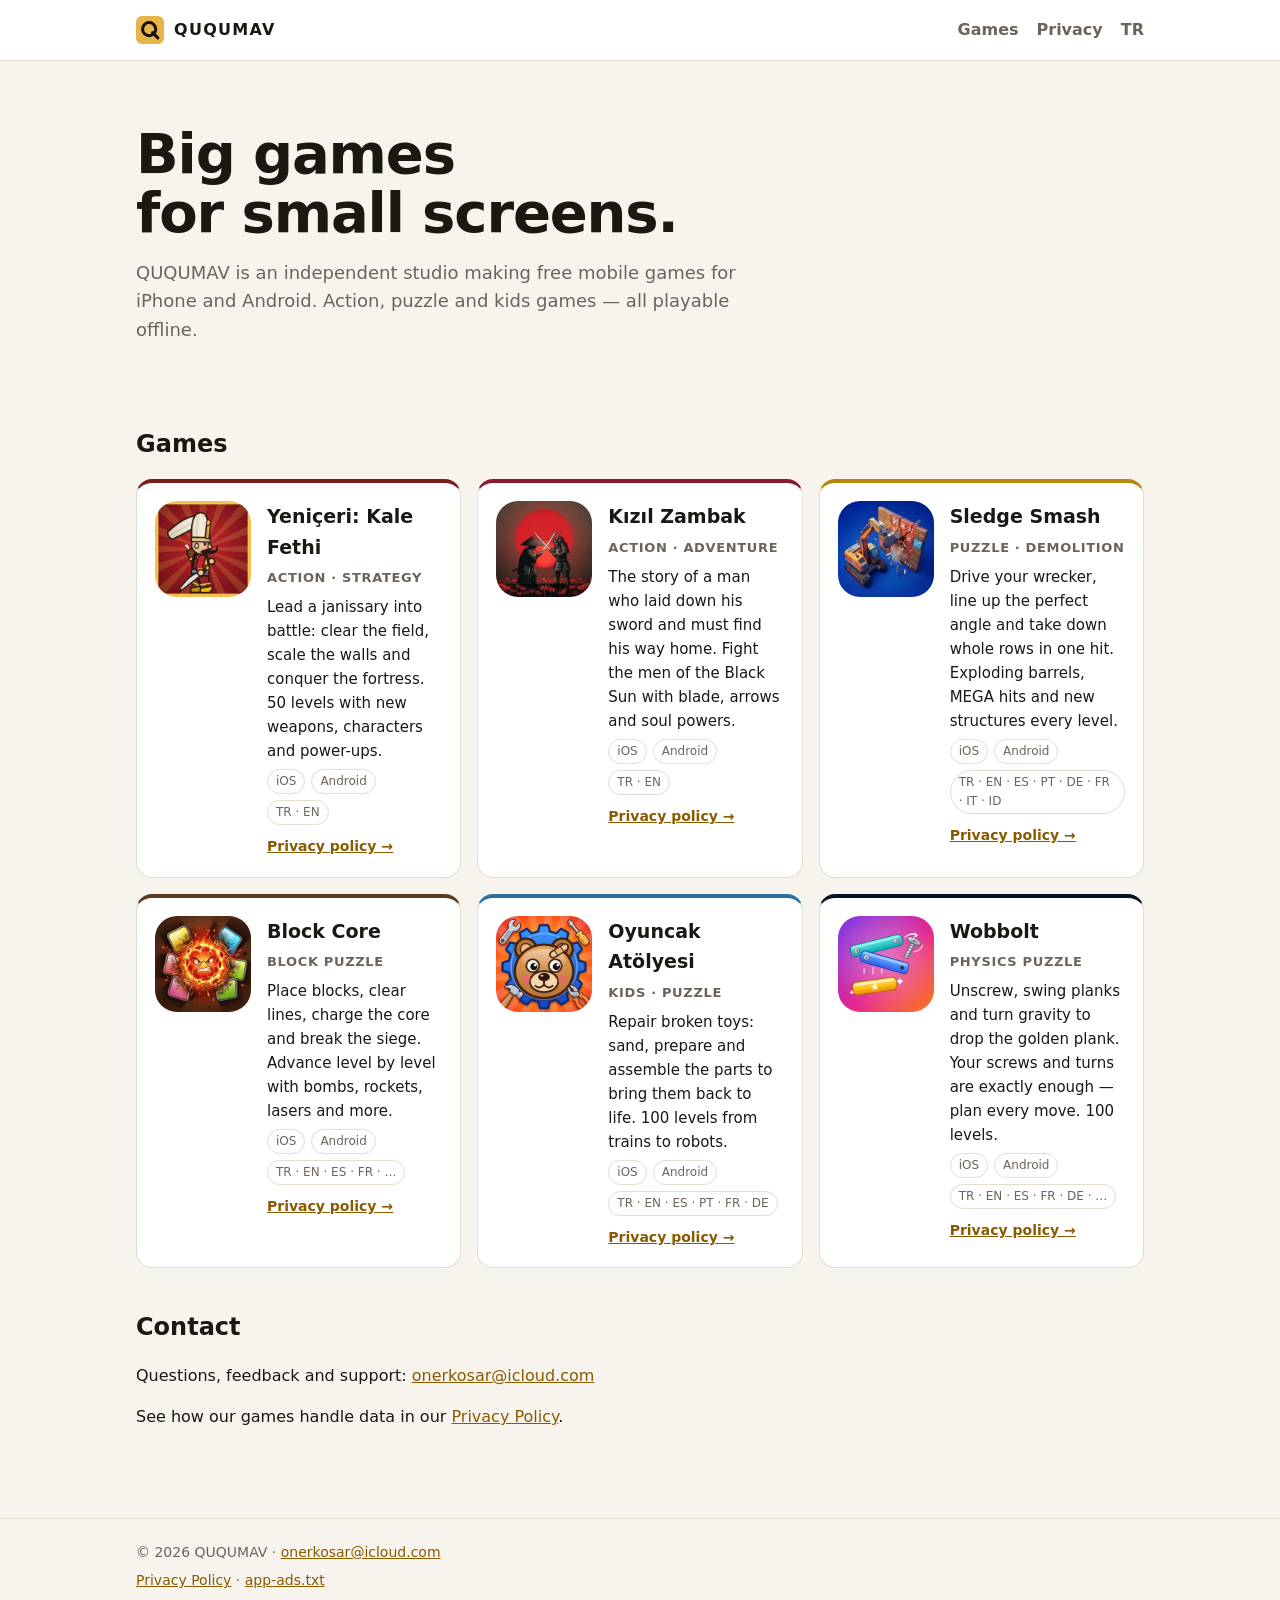
==== en/index.html @ c6b2494d "Oyun tanıtım sitesi, gizlilik politikaları ve app-ads.txt ekle Altı oyun (Yeniçeri, Kızıl Zambak, Sl" ====
<!doctype html>
<html lang="en">
<head>
<meta charset="utf-8">
<meta name="viewport" content="width=device-width,initial-scale=1">
<title>QUQUMAV — Mobile Games</title>
<meta name="description" content="Mobile games for iOS and Android by QUQUMAV: Yeniçeri, Kızıl Zambak, Sledge Smash, Block Core, Toy Workshop and Wobbolt.">
<link rel="icon" href="../favicon.svg" type="image/svg+xml">
<link rel="stylesheet" href="../style.css">
</head>
<body>
<header class="top"><div class="wrap">
<a class="brand" href="../en/index.html"><img src="../favicon.svg" alt="" width="28" height="28">QUQUMAV</a>
<nav><a href="../en/index.html#games">Games</a><a href="../gizlilik/index.html#en">Privacy</a><a href="../index.html" lang="tr">TR</a></nav>
</div></header>
<main class="wrap">
<section class="hero">
<h1>Big games<br>for small screens.</h1>
<p>QUQUMAV is an independent studio making free mobile games for iPhone and Android. Action, puzzle and kids games — all playable offline.</p>
</section>
<section id="games">
<h2>Games</h2>
<div class="grid">
<article class="card" style="--accent:#7a1d1d">
<img class="icon" src="../img/yeniceri.webp" alt="Yeniçeri: Kale Fethi" width="96" height="96" loading="lazy">
<div class="info">
<h3>Yeniçeri: Kale Fethi</h3>
<p class="genre">Action · Strategy</p>
<p>Lead a janissary into battle: clear the field, scale the walls and conquer the fortress. 50 levels with new weapons, characters and power-ups.</p>
<p class="meta"><span>iOS</span><span>Android</span><span>TR · EN</span></p>
<a class="link" href="../gizlilik/yeniceri.html#en">Privacy policy →</a>
</div>
</article>
<article class="card" style="--accent:#8b1a2b">
<img class="icon" src="../img/kizil-zambak.webp" alt="Kızıl Zambak" width="96" height="96" loading="lazy">
<div class="info">
<h3>Kızıl Zambak</h3>
<p class="genre">Action · Adventure</p>
<p>The story of a man who laid down his sword and must find his way home. Fight the men of the Black Sun with blade, arrows and soul powers.</p>
<p class="meta"><span>iOS</span><span>Android</span><span>TR · EN</span></p>
<a class="link" href="../gizlilik/kizil-zambak.html#en">Privacy policy →</a>
</div>
</article>
<article class="card" style="--accent:#b8860b">
<img class="icon" src="../img/sledge-smash.webp" alt="Sledge Smash" width="96" height="96" loading="lazy">
<div class="info">
<h3>Sledge Smash</h3>
<p class="genre">Puzzle · Demolition</p>
<p>Drive your wrecker, line up the perfect angle and take down whole rows in one hit. Exploding barrels, MEGA hits and new structures every level.</p>
<p class="meta"><span>iOS</span><span>Android</span><span>TR · EN · ES · PT · DE · FR · IT · ID</span></p>
<a class="link" href="../gizlilik/sledge-smash.html#en">Privacy policy →</a>
</div>
</article>
<article class="card" style="--accent:#5c3a1e">
<img class="icon" src="../img/block-core.webp" alt="Block Core" width="96" height="96" loading="lazy">
<div class="info">
<h3>Block Core</h3>
<p class="genre">Block Puzzle</p>
<p>Place blocks, clear lines, charge the core and break the siege. Advance level by level with bombs, rockets, lasers and more.</p>
<p class="meta"><span>iOS</span><span>Android</span><span>TR · EN · ES · FR · …</span></p>
<a class="link" href="../gizlilik/block-core.html#en">Privacy policy →</a>
</div>
</article>
<article class="card" style="--accent:#2f6f9f">
<img class="icon" src="../img/oyuncak-atolyesi.webp" alt="Oyuncak Atölyesi" width="96" height="96" loading="lazy">
<div class="info">
<h3>Oyuncak Atölyesi</h3>
<p class="genre">Kids · Puzzle</p>
<p>Repair broken toys: sand, prepare and assemble the parts to bring them back to life. 100 levels from trains to robots.</p>
<p class="meta"><span>iOS</span><span>Android</span><span>TR · EN · ES · PT · FR · DE</span></p>
<a class="link" href="../gizlilik/oyuncak-atolyesi.html#en">Privacy policy →</a>
</div>
</article>
<article class="card" style="--accent:#091321">
<img class="icon" src="../img/wobbolt.webp" alt="Wobbolt" width="96" height="96" loading="lazy">
<div class="info">
<h3>Wobbolt</h3>
<p class="genre">Physics Puzzle</p>
<p>Unscrew, swing planks and turn gravity to drop the golden plank. Your screws and turns are exactly enough — plan every move. 100 levels.</p>
<p class="meta"><span>iOS</span><span>Android</span><span>TR · EN · ES · FR · DE · …</span></p>
<a class="link" href="../gizlilik/wobbolt.html#en">Privacy policy →</a>
</div>
</article>
</div>
</section>
<section class="about">
<h2>Contact</h2>
<p>Questions, feedback and support: <a href="mailto:onerkosar@icloud.com">onerkosar@icloud.com</a></p>
<p>See how our games handle data in our <a href="../gizlilik/index.html#en">Privacy Policy</a>.</p>
</section>
</main>
<footer class="foot"><div class="wrap">
<p>© 2026 QUQUMAV · <a href="mailto:onerkosar@icloud.com">onerkosar@icloud.com</a></p>
<p><a href="../gizlilik/index.html#en">Privacy Policy</a> · <a href="../app-ads.txt">app-ads.txt</a></p>
</div></footer>
</body>
</html>
---- style.css ----
:root{--bg:#f7f4ee;--surface:#fff;--text:#1b1813;--muted:#6b645a;--line:#e4ddd0;--brand:#b07a12;--link:#8a5a00}
@media (prefers-color-scheme:dark){:root{--bg:#14110d;--surface:#1e1a14;--text:#efe9df;--muted:#a49b8d;--line:#332c22;--brand:#e8b44a;--link:#f0c062}}
*{box-sizing:border-box}
html{-webkit-text-size-adjust:100%}
body{margin:0;background:var(--bg);color:var(--text);font:16px/1.6 system-ui,-apple-system,"Segoe UI",Roboto,sans-serif}
a{color:var(--link)}
img{max-width:100%}
.wrap{max-width:1040px;margin:0 auto;padding:0 16px}
.top{border-bottom:1px solid var(--line);background:var(--surface)}
.top .wrap{display:flex;align-items:center;justify-content:space-between;gap:12px;min-height:60px;flex-wrap:wrap}
.brand{display:flex;align-items:center;gap:10px;font-weight:800;letter-spacing:.08em;color:var(--text);text-decoration:none}
nav{display:flex;gap:18px}
nav a{color:var(--muted);text-decoration:none;font-weight:600}
nav a:hover{color:var(--text)}
.hero{padding:64px 0 40px}
.hero h1{font-size:clamp(32px,6vw,56px);line-height:1.05;margin:0 0 16px;letter-spacing:-.02em}
.hero p{font-size:18px;color:var(--muted);max-width:620px;margin:0}
h2{font-size:24px;margin:40px 0 16px}
.grid{display:grid;grid-template-columns:repeat(auto-fill,minmax(300px,1fr));gap:16px}
.card{display:flex;gap:16px;padding:18px;background:var(--surface);border:1px solid var(--line);border-top:4px solid var(--accent);border-radius:16px}
.card .icon{width:96px;height:96px;border-radius:22px;flex:none;object-fit:cover}
.card h3{margin:0;font-size:19px}
.card p{margin:6px 0;font-size:15px}
.genre{color:var(--muted);font-size:13px!important;font-weight:600;text-transform:uppercase;letter-spacing:.05em}
.meta{display:flex;flex-wrap:wrap;gap:6px}
.meta span{font-size:12px;padding:2px 8px;border:1px solid var(--line);border-radius:99px;color:var(--muted)}
.link{display:inline-block;margin-top:4px;font-weight:600;font-size:14px}
.about{padding-bottom:24px}
.doc{max-width:760px;padding:32px 0 24px}
.doc h1{font-size:28px;line-height:1.2;margin:0 0 6px}
.doc h2{font-size:19px;margin:28px 0 8px}
.dochead{display:flex;gap:16px;align-items:center;margin-bottom:16px}
.dochead img{border-radius:14px;flex:none}
.muted{color:var(--muted);font-size:14px;margin-top:0}
hr{border:0;border-top:1px solid var(--line);margin:48px 0 32px}
.tablewrap{overflow-x:auto}
table{border-collapse:collapse;width:100%;font-size:15px}
th,td{text-align:left;padding:8px 10px;border-bottom:1px solid var(--line)}
th{color:var(--muted);font-weight:600}
.foot{border-top:1px solid var(--line);margin-top:48px;padding:16px 0;color:var(--muted);font-size:14px}
.foot p{margin:6px 0}
@media (max-width:420px){.card{flex-direction:column}.grid{grid-template-columns:1fr}}
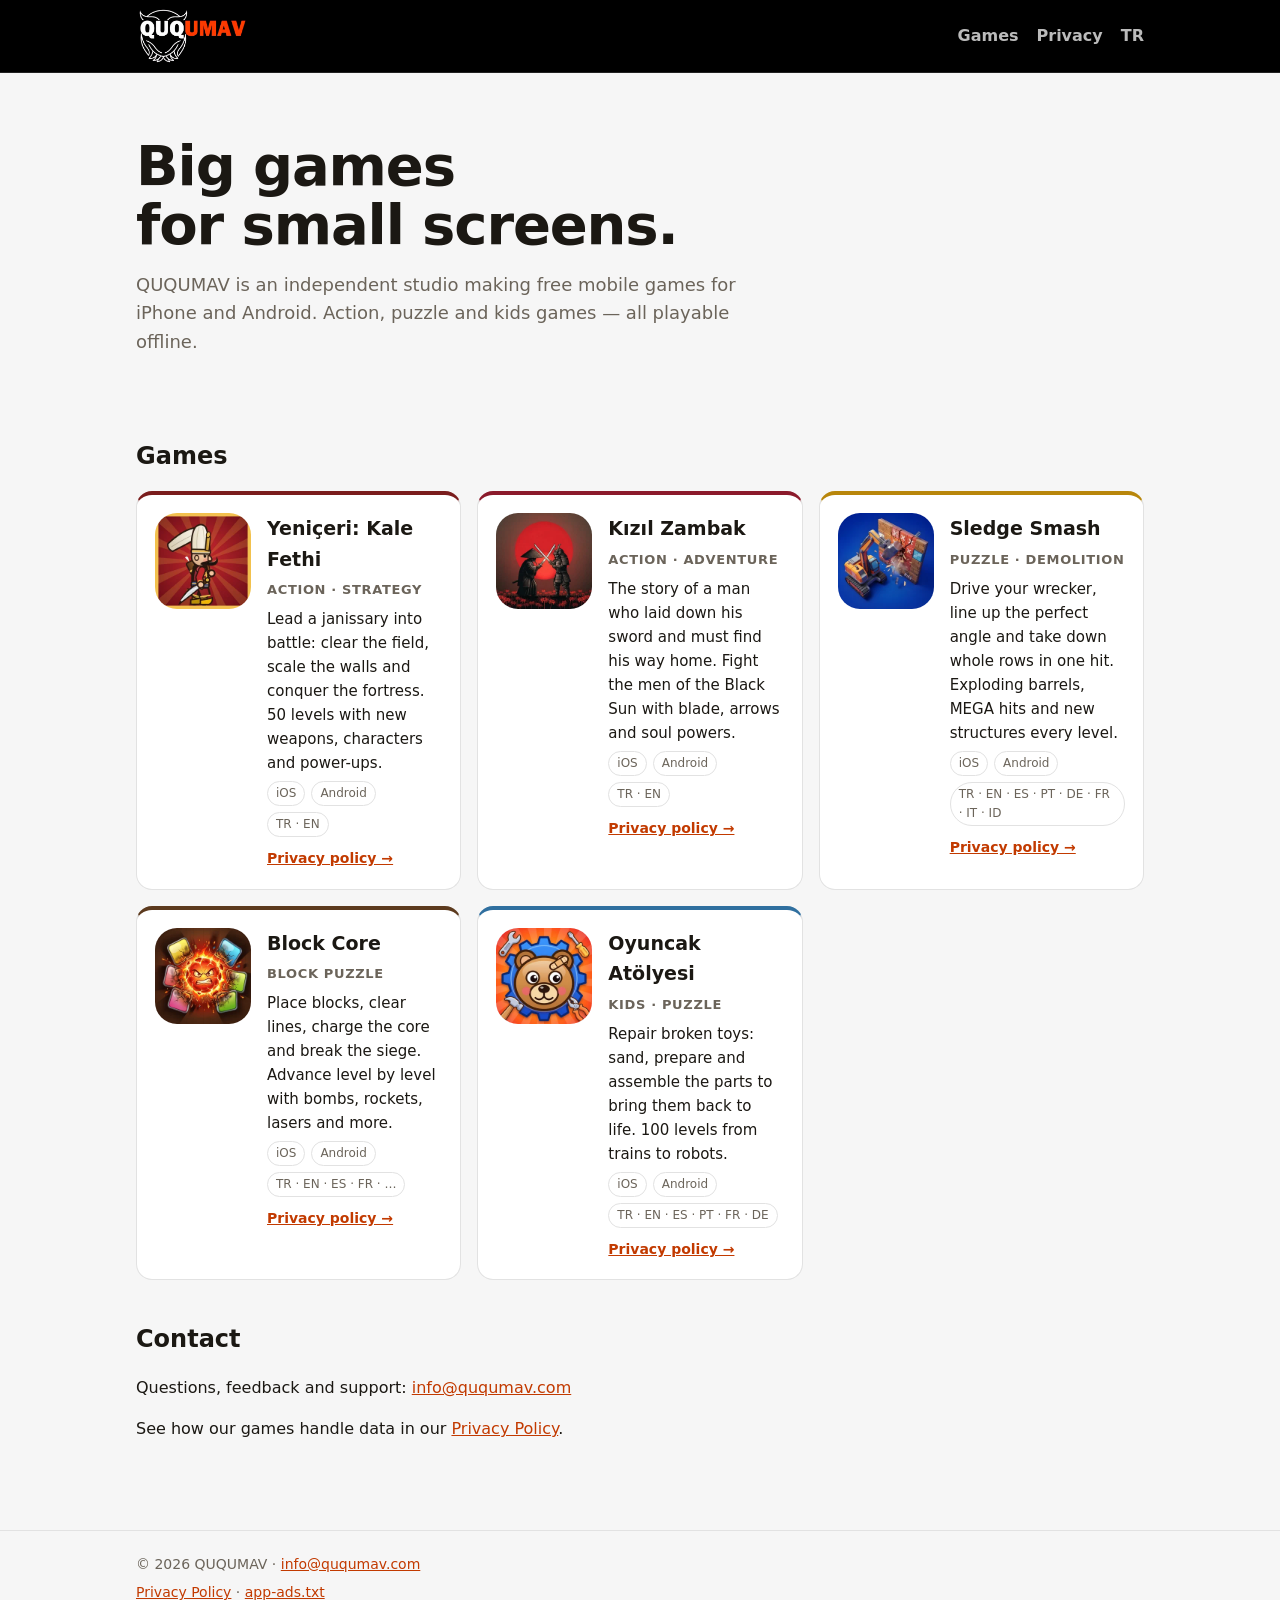
==== commit a48e2e7f: "Logoyu QUQUMAV baykuş amblemiyle değiştir, Wobbolt'u kaldır, e-postayı info@ququmav.com yap Co-Autho" ====
--- a/en/index.html
+++ b/en/index.html
@@ -4,13 +4,16 @@
 <meta charset="utf-8">
 <meta name="viewport" content="width=device-width,initial-scale=1">
 <title>QUQUMAV — Mobile Games</title>
-<meta name="description" content="Mobile games for iOS and Android by QUQUMAV: Yeniçeri, Kızıl Zambak, Sledge Smash, Block Core, Toy Workshop and Wobbolt.">
-<link rel="icon" href="../favicon.svg" type="image/svg+xml">
+<meta name="description" content="Mobile games for iOS and Android by QUQUMAV: Yeniçeri, Kızıl Zambak, Sledge Smash, Block Core and Toy Workshop.">
+<link rel="icon" href="../favicon.ico" sizes="any">
+<link rel="icon" href="../favicon-32.png" type="image/png" sizes="32x32">
+<link rel="apple-touch-icon" href="../apple-touch-icon.png">
+<meta name="theme-color" content="#000000">
 <link rel="stylesheet" href="../style.css">
 </head>
 <body>
 <header class="top"><div class="wrap">
-<a class="brand" href="../en/index.html"><img src="../favicon.svg" alt="" width="28" height="28">QUQUMAV</a>
+<a class="brand" href="../en/index.html"><img src="../img/logo.png" alt="QUQUMAV" width="90" height="48"></a>
 <nav><a href="../en/index.html#games">Games</a><a href="../gizlilik/index.html#en">Privacy</a><a href="../index.html" lang="tr">TR</a></nav>
 </div></header>
 <main class="wrap">
@@ -71,26 +74,16 @@
 <a class="link" href="../gizlilik/oyuncak-atolyesi.html#en">Privacy policy →</a>
 </div>
 </article>
-<article class="card" style="--accent:#091321">
-<img class="icon" src="../img/wobbolt.webp" alt="Wobbolt" width="96" height="96" loading="lazy">
-<div class="info">
-<h3>Wobbolt</h3>
-<p class="genre">Physics Puzzle</p>
-<p>Unscrew, swing planks and turn gravity to drop the golden plank. Your screws and turns are exactly enough — plan every move. 100 levels.</p>
-<p class="meta"><span>iOS</span><span>Android</span><span>TR · EN · ES · FR · DE · …</span></p>
-<a class="link" href="../gizlilik/wobbolt.html#en">Privacy policy →</a>
-</div>
-</article>
 </div>
 </section>
 <section class="about">
 <h2>Contact</h2>
-<p>Questions, feedback and support: <a href="mailto:onerkosar@icloud.com">onerkosar@icloud.com</a></p>
+<p>Questions, feedback and support: <a href="mailto:info@ququmav.com">info@ququmav.com</a></p>
 <p>See how our games handle data in our <a href="../gizlilik/index.html#en">Privacy Policy</a>.</p>
 </section>
 </main>
 <footer class="foot"><div class="wrap">
-<p>© 2026 QUQUMAV · <a href="mailto:onerkosar@icloud.com">onerkosar@icloud.com</a></p>
+<p>© 2026 QUQUMAV · <a href="mailto:info@ququmav.com">info@ququmav.com</a></p>
 <p><a href="../gizlilik/index.html#en">Privacy Policy</a> · <a href="../app-ads.txt">app-ads.txt</a></p>
 </div></footer>
 </body>
--- a/style.css
+++ b/style.css
@@ -1,17 +1,18 @@
-:root{--bg:#f7f4ee;--surface:#fff;--text:#1b1813;--muted:#6b645a;--line:#e4ddd0;--brand:#b07a12;--link:#8a5a00}
-@media (prefers-color-scheme:dark){:root{--bg:#14110d;--surface:#1e1a14;--text:#efe9df;--muted:#a49b8d;--line:#332c22;--brand:#e8b44a;--link:#f0c062}}
+:root{--bg:#f6f6f6;--surface:#fff;--text:#1b1813;--muted:#6b645a;--line:#e2e2e2;--brand:#ff4d0a;--link:#c23a00}
+@media (prefers-color-scheme:dark){:root{--bg:#0b0b0b;--surface:#161616;--text:#f0f0f0;--muted:#a0a0a0;--line:#2a2a2a;--brand:#ff4d0a;--link:#ff7a45}}
 *{box-sizing:border-box}
 html{-webkit-text-size-adjust:100%}
 body{margin:0;background:var(--bg);color:var(--text);font:16px/1.6 system-ui,-apple-system,"Segoe UI",Roboto,sans-serif}
 a{color:var(--link)}
 img{max-width:100%}
 .wrap{max-width:1040px;margin:0 auto;padding:0 16px}
-.top{border-bottom:1px solid var(--line);background:var(--surface)}
-.top .wrap{display:flex;align-items:center;justify-content:space-between;gap:12px;min-height:60px;flex-wrap:wrap}
-.brand{display:flex;align-items:center;gap:10px;font-weight:800;letter-spacing:.08em;color:var(--text);text-decoration:none}
+.top{background:#000;border-bottom:1px solid #222}
+.top .wrap{display:flex;align-items:center;justify-content:space-between;gap:12px;min-height:72px;flex-wrap:wrap}
+.brand{display:flex;align-items:center}
+.brand img{display:block;height:60px;width:auto}
 nav{display:flex;gap:18px}
-nav a{color:var(--muted);text-decoration:none;font-weight:600}
-nav a:hover{color:var(--text)}
+nav a{color:#bbb;text-decoration:none;font-weight:600}
+nav a:hover{color:#ff4d0a}
 .hero{padding:64px 0 40px}
 .hero h1{font-size:clamp(32px,6vw,56px);line-height:1.05;margin:0 0 16px;letter-spacing:-.02em}
 .hero p{font-size:18px;color:var(--muted);max-width:620px;margin:0}
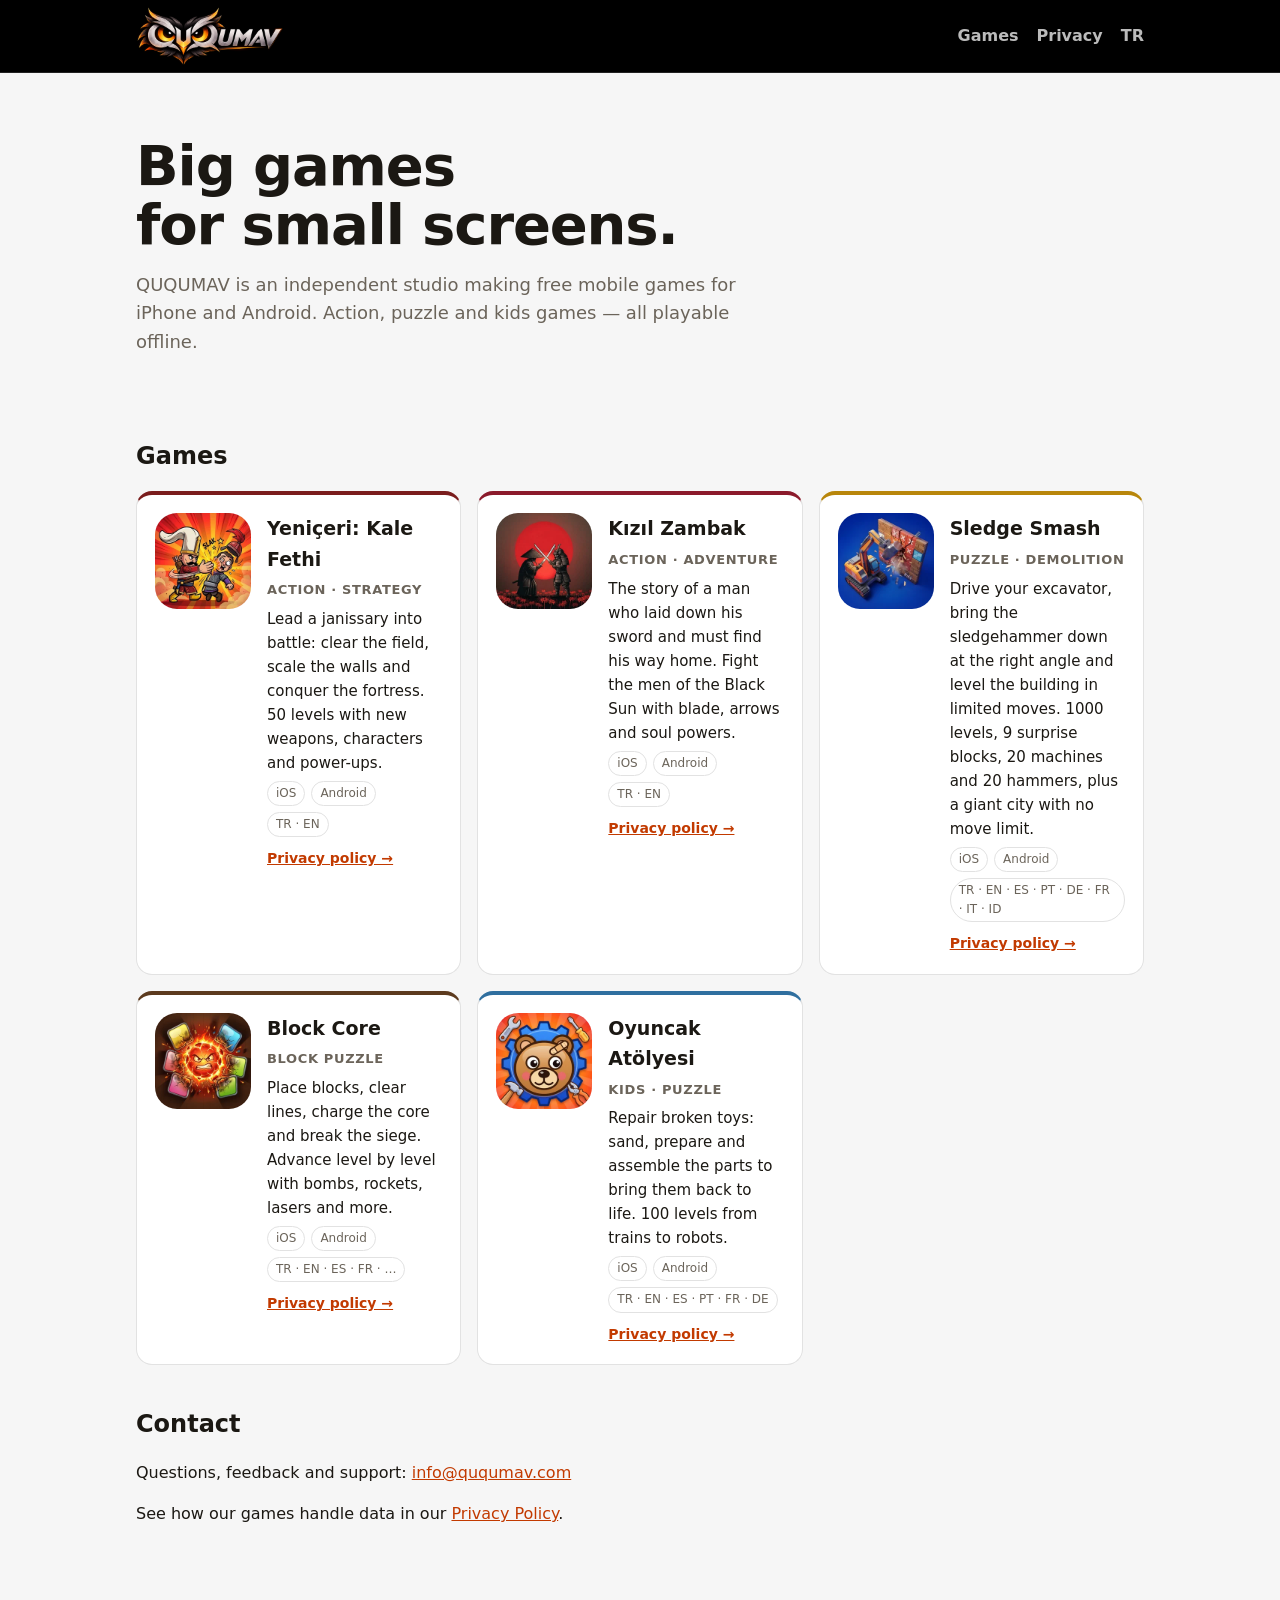
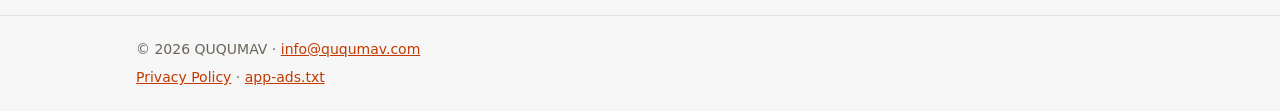
==== commit af1b82d8: "Yeni QUQUMAV baykuş logosu; Sledge Smash bilgileri 1.1.0'a göre güncellendi - Üst menü logosu, favic" ====
--- a/en/index.html
+++ b/en/index.html
@@ -13,7 +13,7 @@
 </head>
 <body>
 <header class="top"><div class="wrap">
-<a class="brand" href="../en/index.html"><img src="../img/logo.png" alt="QUQUMAV" width="90" height="48"></a>
+<a class="brand" href="../en/index.html"><img src="../img/logo.png" alt="QUQUMAV" width="148" height="60"></a>
 <nav><a href="../en/index.html#games">Games</a><a href="../gizlilik/index.html#en">Privacy</a><a href="../index.html" lang="tr">TR</a></nav>
 </div></header>
 <main class="wrap">
@@ -49,7 +49,7 @@
 <div class="info">
 <h3>Sledge Smash</h3>
 <p class="genre">Puzzle · Demolition</p>
-<p>Drive your wrecker, line up the perfect angle and take down whole rows in one hit. Exploding barrels, MEGA hits and new structures every level.</p>
+<p>Drive your excavator, bring the sledgehammer down at the right angle and level the building in limited moves. 1000 levels, 9 surprise blocks, 20 machines and 20 hammers, plus a giant city with no move limit.</p>
 <p class="meta"><span>iOS</span><span>Android</span><span>TR · EN · ES · PT · DE · FR · IT · ID</span></p>
 <a class="link" href="../gizlilik/sledge-smash.html#en">Privacy policy →</a>
 </div>
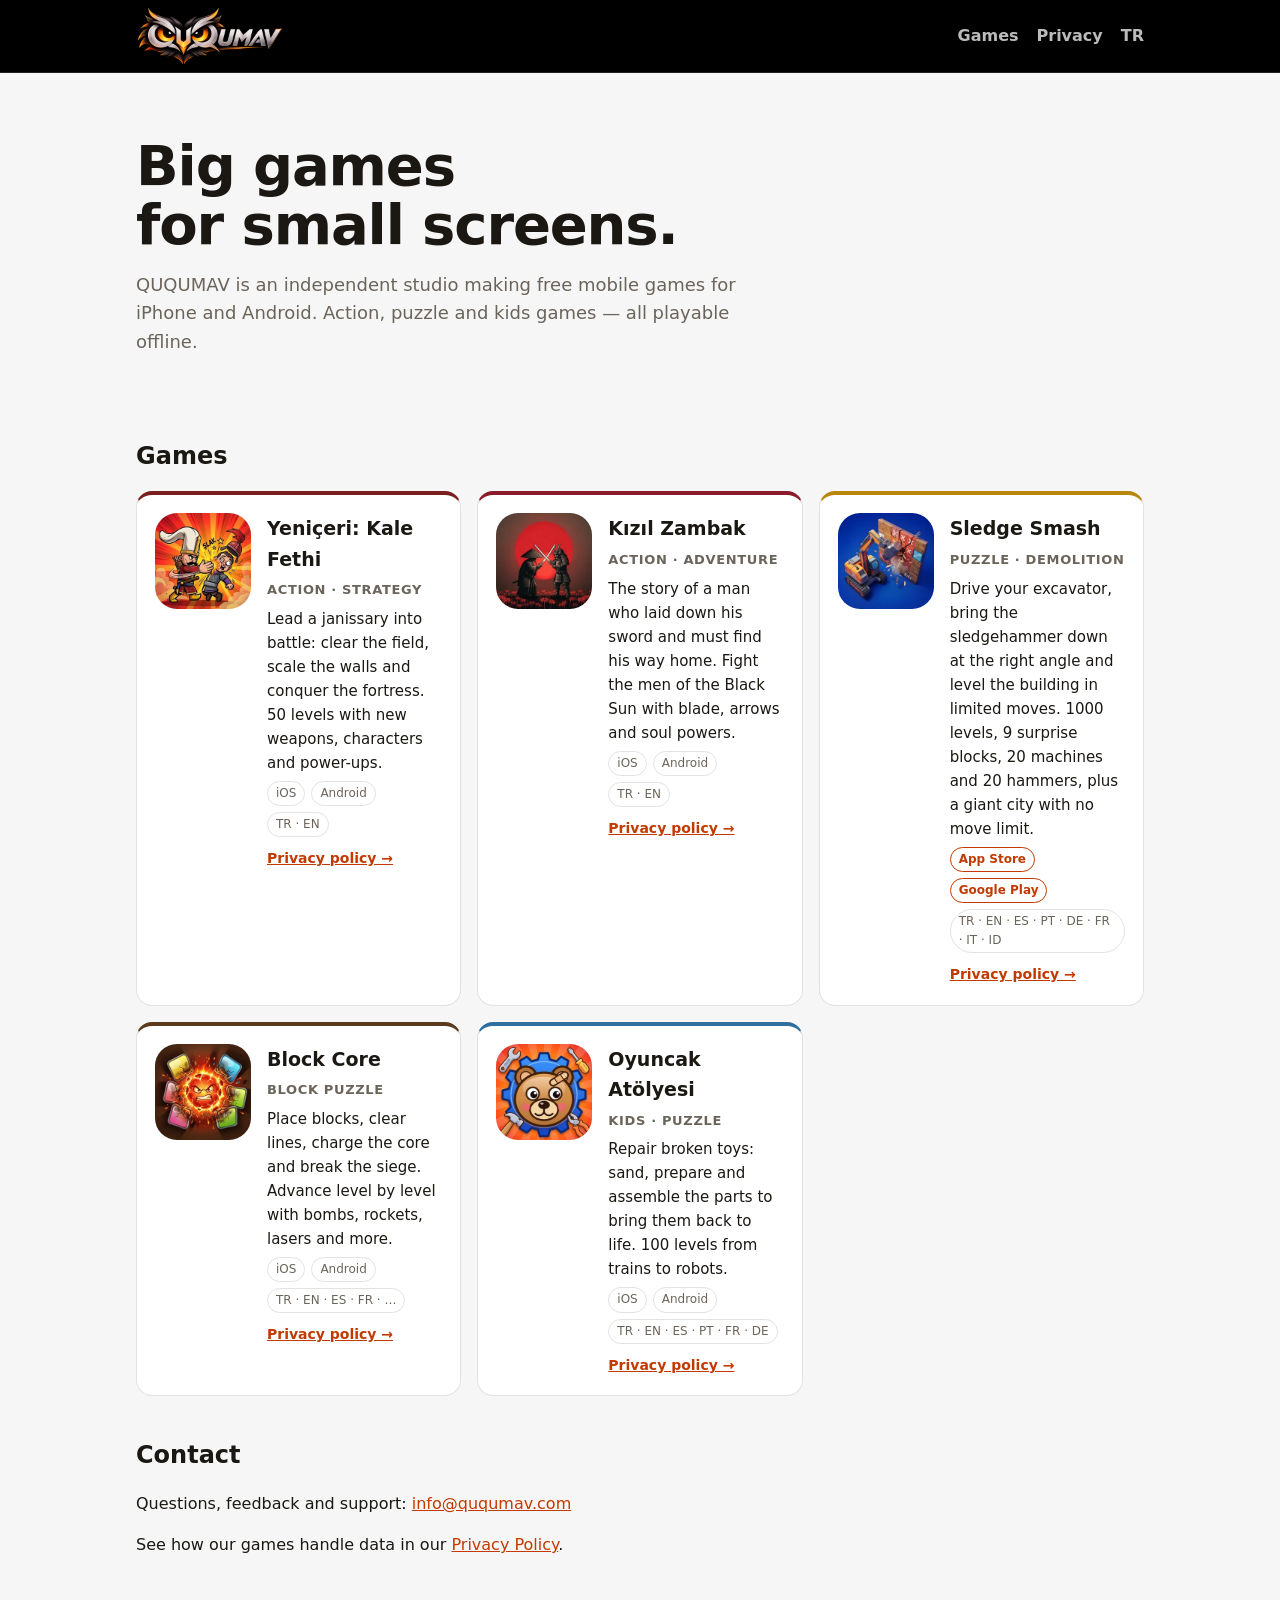
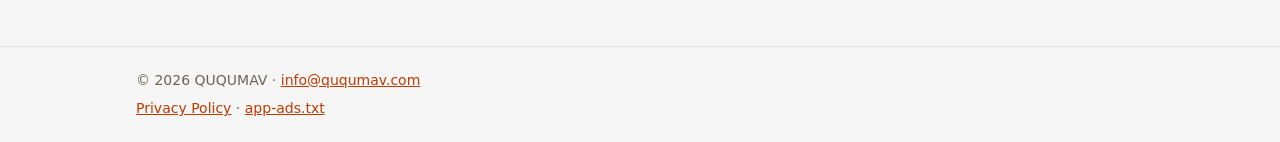
==== commit 0cac4d8a: "Sledge Smash mağaza linkleri ve cihaza göre yönlendiren indirme sayfası Co-Authored-By: Claude Opus " ====
--- a/en/index.html
+++ b/en/index.html
@@ -50,7 +50,7 @@
 <h3>Sledge Smash</h3>
 <p class="genre">Puzzle · Demolition</p>
 <p>Drive your excavator, bring the sledgehammer down at the right angle and level the building in limited moves. 1000 levels, 9 surprise blocks, 20 machines and 20 hammers, plus a giant city with no move limit.</p>
-<p class="meta"><span>iOS</span><span>Android</span><span>TR · EN · ES · PT · DE · FR · IT · ID</span></p>
+<p class="meta"><a href="https://apps.apple.com/app/sledge-smash/id6818124188">App Store</a><a href="https://play.google.com/store/apps/details?id=com.ququmav.sledgesmash">Google Play</a><span>TR · EN · ES · PT · DE · FR · IT · ID</span></p>
 <a class="link" href="../gizlilik/sledge-smash.html#en">Privacy policy →</a>
 </div>
 </article>
--- a/style.css
+++ b/style.css
@@ -41,3 +41,5 @@
 .foot{border-top:1px solid var(--line);margin-top:48px;padding:16px 0;color:var(--muted);font-size:14px}
 .foot p{margin:6px 0}
 @media (max-width:420px){.card{flex-direction:column}.grid{grid-template-columns:1fr}}
+.meta a{font-size:12px;padding:2px 8px;border:1px solid var(--link);border-radius:99px;color:var(--link);text-decoration:none;font-weight:600}
+.meta a:hover{background:var(--link);color:#fff}
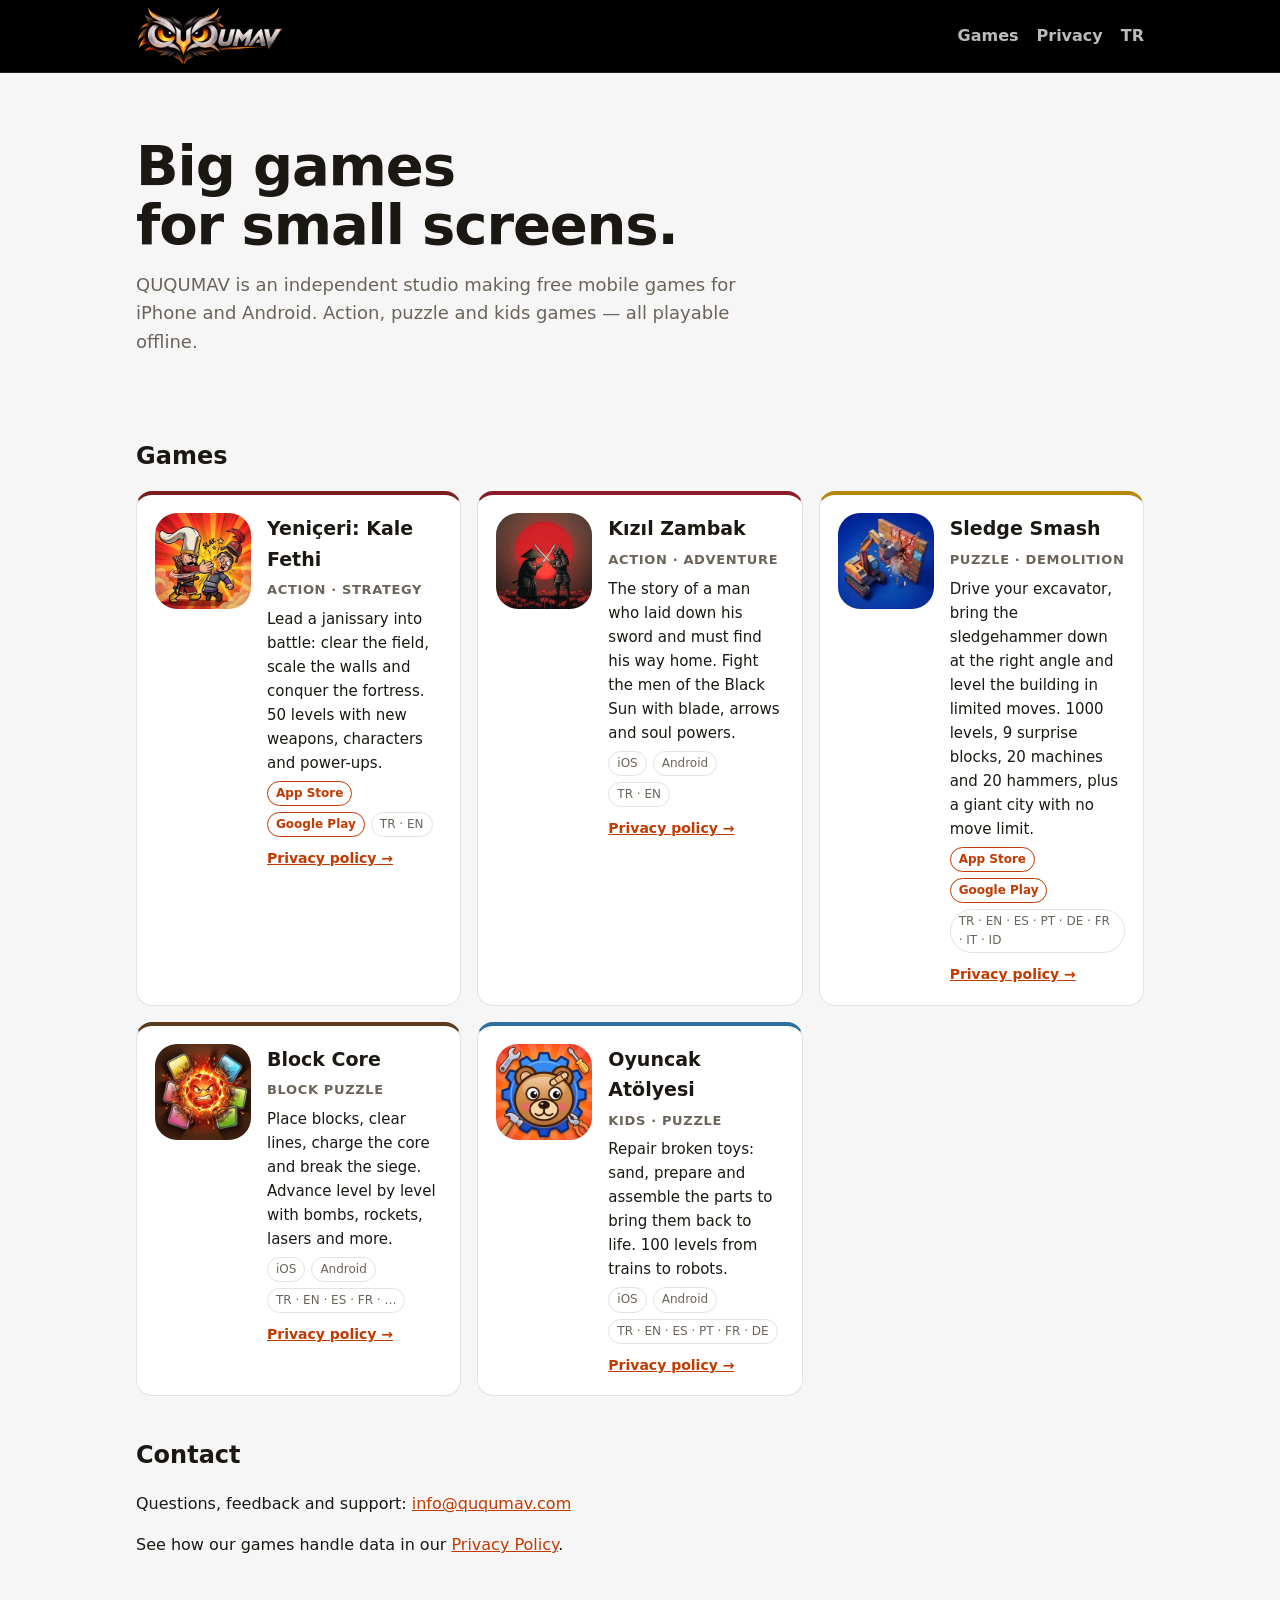
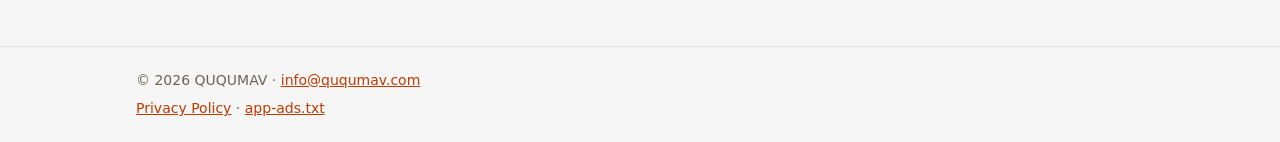
==== commit 31c3e2f4: "Yeniçeri mağaza linkleri ve cihaza göre yönlendiren indirme sayfası Co-Authored-By: Claude Opus 5.5 " ====
--- a/en/index.html
+++ b/en/index.html
@@ -30,7 +30,7 @@
 <h3>Yeniçeri: Kale Fethi</h3>
 <p class="genre">Action · Strategy</p>
 <p>Lead a janissary into battle: clear the field, scale the walls and conquer the fortress. 50 levels with new weapons, characters and power-ups.</p>
-<p class="meta"><span>iOS</span><span>Android</span><span>TR · EN</span></p>
+<p class="meta"><a href="https://apps.apple.com/app/yeni%C3%A7eri-kale-fethi/id6816697161">App Store</a><a href="https://play.google.com/store/apps/details?id=com.ququmav.yeniceri">Google Play</a><span>TR · EN</span></p>
 <a class="link" href="../gizlilik/yeniceri.html#en">Privacy policy →</a>
 </div>
 </article>
